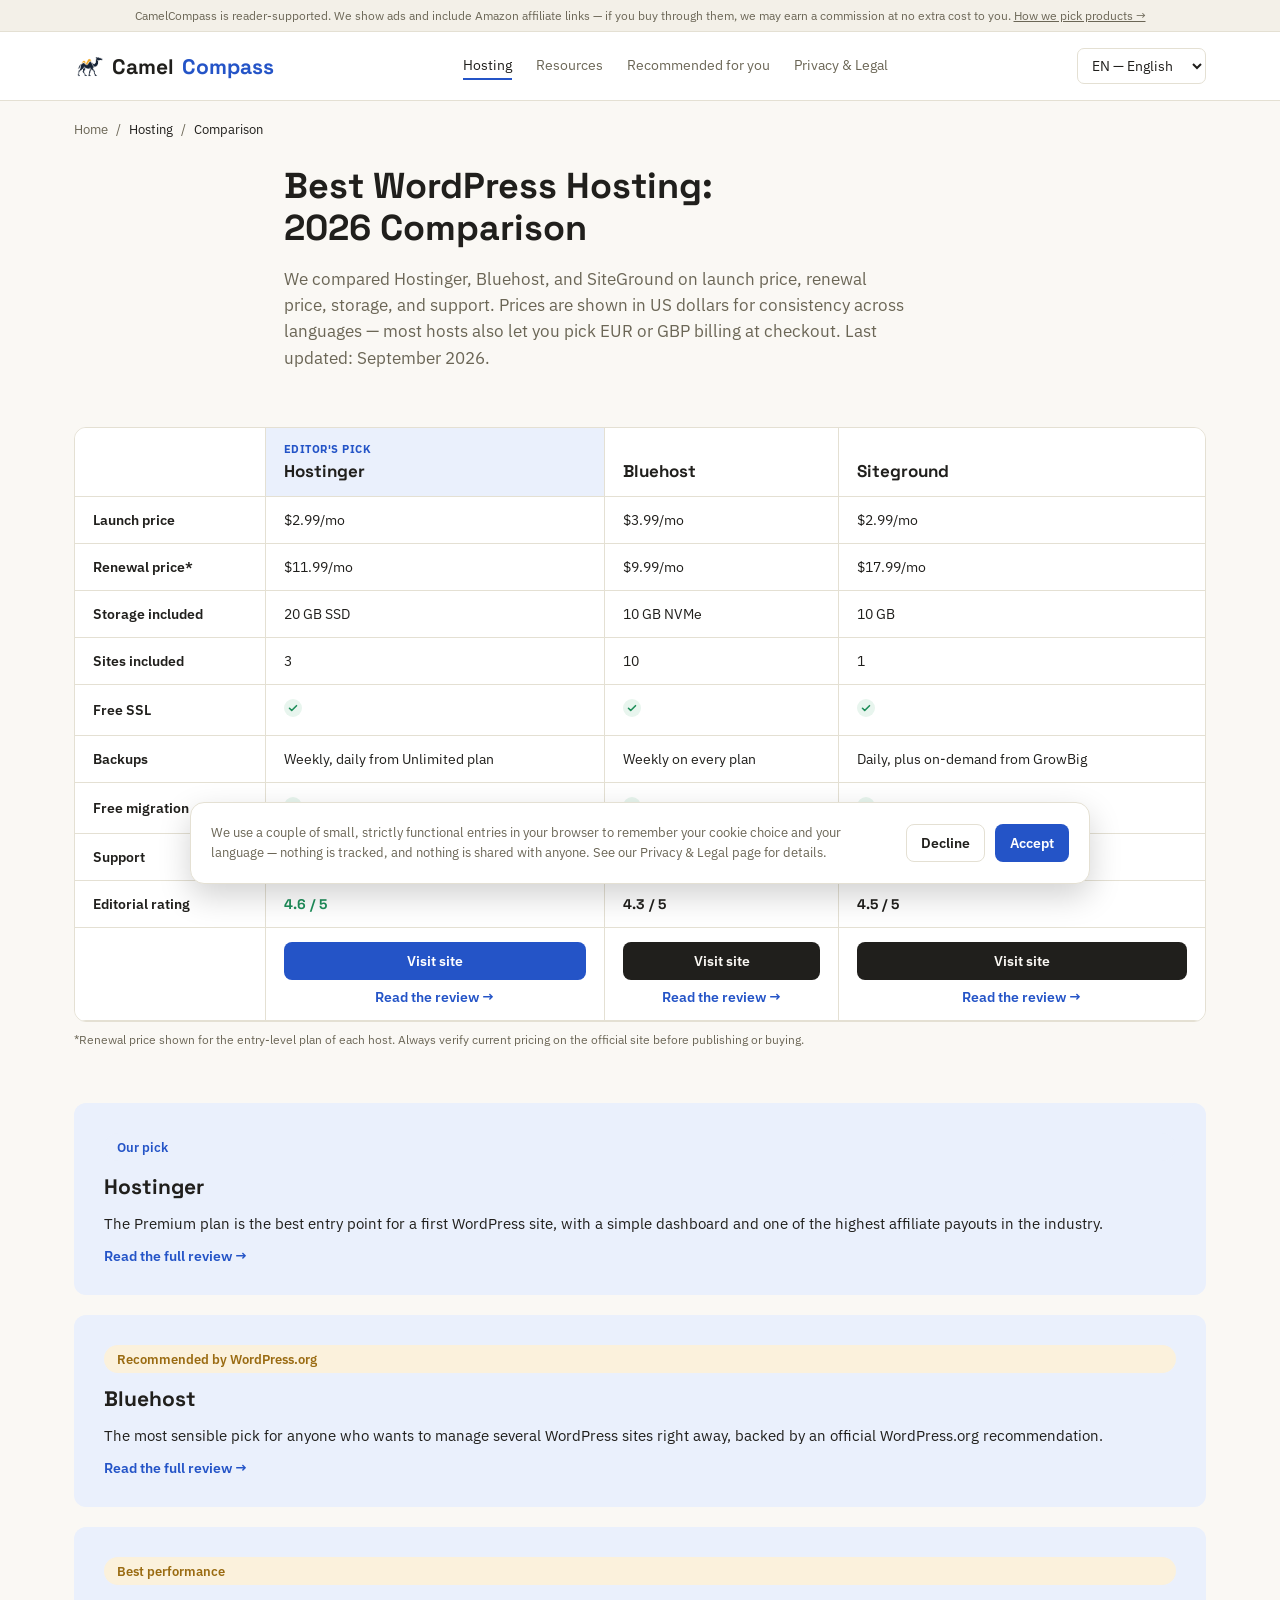
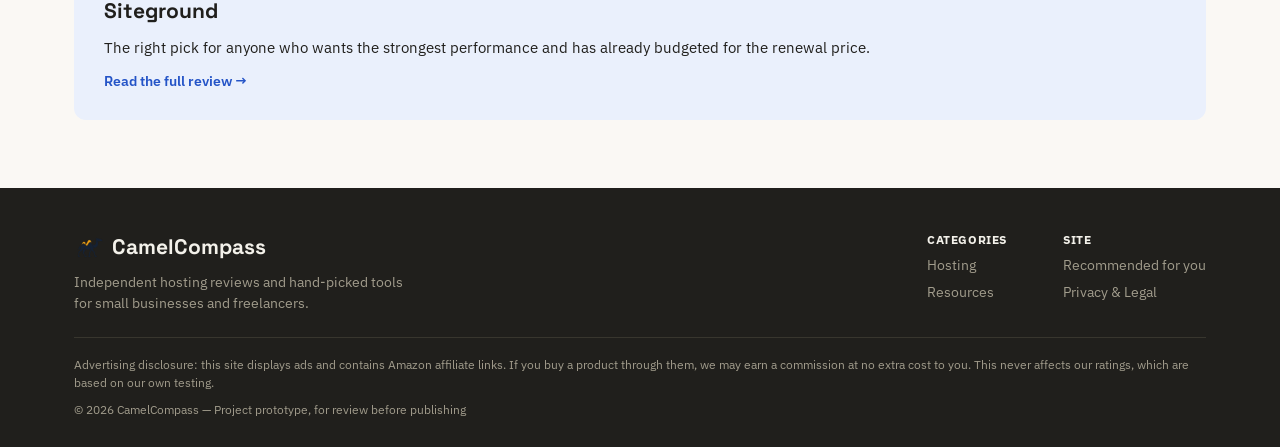
==== compare.html @ 70924f6f "Add files via upload" ====
<!doctype html>
<html lang="en">
<head>
<title>Best WordPress Hosting 2026: Hostinger vs Bluehost vs SiteGround | CamelCompass</title>
<meta name="description" content="We compared Hostinger, Bluehost and SiteGround on launch price, renewal price, storage and support to help you pick the right WordPress host. Updated September 2026.">
<link rel="canonical" href="https://camelcompass.com/compare.html">
<meta property="og:type" content="website">
<meta property="og:site_name" content="CamelCompass">
<meta property="og:title" content="Best WordPress Hosting 2026: Hostinger vs Bluehost vs SiteGround | CamelCompass">
<meta property="og:description" content="We compared Hostinger, Bluehost and SiteGround on launch price, renewal price, storage and support to help you pick the right WordPress host. Updated September 2026.">
<meta property="og:image" content="https://camelcompass.com/camel-mascot.png">
<meta property="og:url" content="https://camelcompass.com/compare.html">
<meta charset="utf-8">
<meta name="viewport" content="width=device-width, initial-scale=1, viewport-fit=cover">
<meta name="robots" content="index, follow">
<meta name="theme-color" content="#2454C7">
<link rel="icon" type="image/png" href="camel-mascot.png">
<meta name="twitter:card" content="summary">
<link rel="stylesheet" href="https://fonts.googleapis.com/css2?family=Space+Grotesk:wght@500;600;700&family=IBM+Plex+Sans:wght@400;500;600&display=swap">
<link rel="stylesheet" href="styles.css">
<!-- TODO: replace ca-pub-XXXXXXXXXXXXXXXX with your real AdSense publisher ID once your AdSense application is approved -->
<script async src="https://pagead2.googlesyndication.com/pagead/js/adsbygoogle.js?client=ca-pub-XXXXXXXXXXXXXXXX" crossorigin="anonymous"></script>
</head>
<body>

<div class="disclose-bar">
  <div class="wrap"><p id="disclose-text"></p></div>
</div>

<header class="site-header">
  <div class="wrap">
    <a href="index.html" class="logo"><img src="camel-mascot.png" alt="CamelCompass mascot" class="logo-mark">Camel<span class="accent">Compass</span></a>
    <nav class="nav-links" id="nav-links">
      <a href="compare.html" data-nav="compare" class="active"></a>
      <a href="resources.html" data-nav="resources"></a>
      <a href="recommend.html" data-nav="recommend"></a>
      <a href="legal.html" data-nav="legal"></a>
    </nav>
    <select class="lang-select" id="lang-select">
      <option value="en">EN — English</option>
      <option value="it">IT — Italiano</option>
      <option value="fr">FR — Français</option>
      <option value="de">DE — Deutsch</option>
      <option value="es">ES — Español</option>
    </select>
  </div>
</header>

<main>
  <section id="page-compare">
    <div class="wrap" style="padding-top:20px;">
      <nav class="breadcrumb"><a href="index.html" data-t="crumb_home"></a><span>/</span><span class="current" data-t="nav_hosting"></span><span>/</span><span class="current" data-t="crumb_compare"></span></nav>
    </div>
    <section class="block tight">
      <div class="wrap" style="display:flex; flex-direction:column; gap:16px; max-width:760px;">
        <h1 class="hero-title" style="font-size:clamp(26px,3.4vw,36px);" id="compare-title"></h1>
        <p class="lede" id="compare-lede"></p>
      </div>
    </section>
    <section class="block tight"><div class="wrap"><div class="table-scroll" id="compare-table-wrap"></div><span class="foot-star" id="compare-footnote"></span></div></section>
    <section class="block tight"><div class="wrap" id="compare-callouts" style="display:flex; flex-direction:column; gap:20px;"></div></section>
  </section>

</main>

<footer class="site-footer">
  <div class="wrap">
    <div class="footer-top">
      <div class="footer-brand">
        <span class="logo"><img src="camel-mascot.png" alt="CamelCompass mascot" class="logo-mark">CamelCompass</span>
        <p id="footer-desc"></p>
      </div>
      <div class="footer-cols">
        <div class="footer-col">
          <span class="col-title" id="footer-cat-title"></span>
          <a href="compare.html" data-t="nav_hosting"></a>
          <a href="resources.html" data-t="nav_resources"></a>
        </div>
        <div class="footer-col">
          <span class="col-title" id="footer-site-title"></span>
          <a href="recommend.html" data-t="nav_recommend"></a>
          <a href="legal.html" data-t="nav_legal"></a>
        </div>
      </div>
    </div>
    <div class="footer-bottom">
      <p id="footer-disclosure"></p>
      <p id="footer-copyright"></p>
    </div>
  </div>
</footer>

<div class="cookie-bar" id="cookie-bar" hidden>
  <p id="cookie-text"></p>
  <div class="cookie-actions">
    <button class="btn btn-outline btn-sm" id="cookie-decline" style="width:auto;"></button>
    <button class="btn btn-primary btn-sm" id="cookie-accept" style="width:auto;"></button>
  </div>
</div>

<script src="app.js"></script>
<script>
SV.init(function () { SV.applyCompareStaticText(); SV.renderCompareTable(); });
</script>
</body>
</html>
---- styles.css ----
:root {
    --bg: #FAF8F4; --surface: #FFFFFF; --surface-2: #F3F0E8; --border: #E4E0D3;
    --text: #201F1C; --text-2: #6B6656;
    --accent: #2454C7; --accent-tint: #EAF0FC; --accent-ink: #FFFFFF;
    --success: #1E8E5A; --success-tint: #E8F5EE;
    --danger: #C1443B; --danger-tint: #FBEAE8;
    --amber: #9A6B12; --amber-tint: #FBF1DC;
    --footer-bg: #201F1C; --footer-text: #F3F1EA; --footer-text-2: #A19C8C; --footer-border: #38362E;
    --disclose-bg: #F3F0E8; --disclose-text: #6B6656;
  }
  @media (prefers-color-scheme: dark) {
    :root:not([data-theme="light"]) {
      --bg: #17160F; --surface: #201F17; --surface-2: #29281F; --border: #38362A;
      --text: #F3F1E8; --text-2: #A8A28E;
      --accent: #6E96F2; --accent-tint: #202B44; --accent-ink: #0E1424;
      --success: #4CC28E; --success-tint: #17301F;
      --danger: #E28378; --danger-tint: #33201B;
      --amber: #D7B15C; --amber-tint: #302A16;
      --footer-bg: #0E0D08; --footer-text: #F3F1E8; --footer-text-2: #8B8672; --footer-border: #2C2A20;
      --disclose-bg: #201F17; --disclose-text: #A8A28E;
    }
  }
  :root[data-theme="dark"] {
    --bg: #17160F; --surface: #201F17; --surface-2: #29281F; --border: #38362A;
    --text: #F3F1E8; --text-2: #A8A28E;
    --accent: #6E96F2; --accent-tint: #202B44; --accent-ink: #0E1424;
    --success: #4CC28E; --success-tint: #17301F;
    --danger: #E28378; --danger-tint: #33201B;
    --amber: #D7B15C; --amber-tint: #302A16;
    --footer-bg: #0E0D08; --footer-text: #F3F1E8; --footer-text-2: #8B8672; --footer-border: #2C2A20;
    --disclose-bg: #201F17; --disclose-text: #A8A28E;
  }
  * { box-sizing: border-box; }
  html, body { margin: 0; }
  body { background: var(--bg); color: var(--text); font-family: 'IBM Plex Sans', system-ui, sans-serif; -webkit-font-smoothing: antialiased; }
  h1, h2, h3 { font-family: 'Space Grotesk', system-ui, sans-serif; font-weight: 700; text-wrap: balance; margin: 0; }
  p { margin: 0; }
  a { color: inherit; text-decoration: none; }
  img, svg { max-width: 100%; }
  [hidden] { display: none !important; }
  select, button { font-family: inherit; }

  .wrap { max-width: 1180px; margin: 0 auto; padding-inline: 24px; }
  @media (max-width: 680px) { .wrap { padding-inline: 16px; } }

  .disclose-bar { background: var(--disclose-bg); border-bottom: 1px solid var(--border); }
  .disclose-bar .wrap { padding-block: 8px; }
  .disclose-bar p { font-size: 12px; color: var(--disclose-text); text-align: center; }
  .disclose-bar a { text-decoration: underline; }

  .site-header { position: sticky; top: env(safe-area-inset-top, 0px); z-index: 20; background: var(--surface); border-bottom: 1px solid var(--border); }
  .site-header .wrap { display: flex; align-items: center; justify-content: space-between; padding-block: 16px; gap: 20px; flex-wrap: wrap; }
  .logo { font-family: 'Space Grotesk', sans-serif; font-size: 21px; font-weight: 700; color: var(--text); white-space: nowrap; display: inline-flex; align-items: center; gap: 8px; }
  .logo .accent { color: var(--accent); }
  .logo-mark { height: 30px; width: 30px; object-fit: contain; display: block; }
  .hero-mascot { width: 110px; height: 110px; object-fit: contain; }
  .nav-links { display: flex; gap: 24px; align-items: center; flex-wrap: wrap; }
  .nav-links a { font-size: 14px; color: var(--text-2); padding-block: 4px; border-bottom: 2px solid transparent; }
  .nav-links a:hover { color: var(--accent); }
  .nav-links a.active { color: var(--text); border-bottom-color: var(--accent); }
  .lang-select { border: 1px solid var(--border); background: var(--surface); color: var(--text); border-radius: 7px; padding: 7px 10px; font-size: 13.5px; cursor: pointer; }
  @media (max-width: 780px) { .nav-links { order: 3; width: 100%; justify-content: flex-start; } }

  .badge { display: inline-flex; align-items: center; gap: 6px; background: var(--accent-tint); color: var(--accent); font-size: 12.5px; font-weight: 600; padding: 6px 13px; border-radius: 999px; }
  .badge.muted { background: var(--surface-2); color: var(--text-2); }
  .badge.amber { background: var(--amber-tint); color: var(--amber); }
  .rating-badge { display: inline-flex; align-items: baseline; gap: 4px; background: var(--success-tint); color: var(--success); padding: 8px 16px; border-radius: 8px; }
  .rating-badge b { font-family: 'Space Grotesk', sans-serif; font-size: 20px; }
  .rating-badge span { font-size: 12.5px; font-weight: 600; }

  .btn { display: inline-flex; align-items: center; gap: 8px; font-size: 14.5px; font-weight: 600; padding: 12px 22px; border-radius: 8px; border: 1px solid transparent; cursor: pointer; }
  .btn-primary { background: var(--accent); color: var(--accent-ink); }
  .btn-primary:hover { opacity: 0.92; }
  .btn-dark { background: var(--text); color: var(--bg); }
  .btn-dark:hover { opacity: 0.88; }
  .btn-outline { background: transparent; color: var(--text); border-color: var(--border); }
  .btn-sm { padding: 9px 14px; font-size: 13.5px; width: 100%; justify-content: center; }
  .link-accent { font-size: 13.5px; font-weight: 600; color: var(--accent); }
  .link-accent:hover { text-decoration: underline; }

  section.block { padding-block: 56px; }
  section.block.tight { padding-block: 28px; }
  h1.hero-title { font-size: clamp(28px, 4.2vw, 44px); line-height: 1.16; }
  h2.section-title { font-size: clamp(22px, 2.6vw, 27px); line-height: 1.25; }
  .lede { font-size: 16.5px; line-height: 1.6; color: var(--text-2); max-width: 62ch; }

  .breadcrumb { display: flex; gap: 8px; align-items: center; font-size: 13px; color: var(--text-2); flex-wrap: wrap; }
  .breadcrumb a:hover { color: var(--accent); }
  .breadcrumb .current { color: var(--text); }

  .grid-3 { display: grid; grid-template-columns: repeat(3, minmax(0, 1fr)); gap: 22px; }
  .grid-2 { display: grid; grid-template-columns: repeat(2, minmax(0, 1fr)); gap: 22px; }
  @media (max-width: 820px) { .grid-3 { grid-template-columns: 1fr; } .grid-2 { grid-template-columns: 1fr; } }

  .card { background: var(--surface); border: 1px solid var(--border); border-radius: 12px; padding: 26px; }
  .cat-card { display: flex; flex-direction: column; gap: 16px; }
  .cat-card svg { color: var(--accent); }
  .cat-card.disabled svg { color: var(--text-2); }
  .cat-card .cat-title { font-family: 'Space Grotesk', sans-serif; font-weight: 700; font-size: 18px; }
  .cat-card .cat-desc { font-size: 14px; color: var(--text-2); line-height: 1.5; }

  .featured-card { display: flex; flex-direction: column; gap: 12px; }
  .featured-card .eyebrow { font-size: 11.5px; font-weight: 700; color: var(--accent); text-transform: uppercase; letter-spacing: 0.05em; }
  .featured-card .featured-title { font-family: 'Space Grotesk', sans-serif; font-size: 17px; font-weight: 700; line-height: 1.35; }
  .featured-card .featured-desc { font-size: 13.5px; color: var(--text-2); line-height: 1.5; }

  .method-item { display: flex; flex-direction: column; gap: 10px; }
  .method-item svg { color: var(--accent); }
  .method-item .method-title { font-family: 'Space Grotesk', sans-serif; font-size: 16px; font-weight: 700; }
  .method-item p { font-size: 14px; color: var(--text-2); line-height: 1.6; }

  .table-scroll { overflow-x: auto; border: 1px solid var(--border); border-radius: 12px; }
  table.compare { width: 100%; border-collapse: collapse; min-width: 700px; background: var(--surface); }
  table.compare th, table.compare td { text-align: left; padding: 14px 18px; border-bottom: 1px solid var(--border); border-left: 1px solid var(--border); font-size: 14px; }
  table.compare th:first-child, table.compare td:first-child { border-left: none; font-weight: 600; color: var(--text); width: 190px; }
  table.compare thead th { vertical-align: bottom; }
  table.compare th.picked { background: var(--accent-tint); }
  .pick-tag { display: block; font-size: 10.5px; font-weight: 700; color: var(--accent); text-transform: uppercase; letter-spacing: 0.05em; margin-bottom: 4px; }
  table.compare th .name { font-family: 'Space Grotesk', sans-serif; font-size: 17px; font-weight: 700; color: var(--text); }
  table.compare td.cta { padding: 14px 18px; }
  table.compare td .cta-stack { display: flex; flex-direction: column; gap: 8px; }
  .foot-star { font-size: 12px; color: var(--text-2); margin-top: 10px; display: block; }

  .callout { background: var(--accent-tint); border-radius: 12px; padding: 30px; display: flex; flex-direction: column; gap: 12px; }
  .callout h3 { font-size: 21px; }
  .callout p { font-size: 14.5px; line-height: 1.6; color: var(--text); }

  .review-head { display: flex; gap: 40px; flex-wrap: wrap; padding-block: 32px; }
  .review-head .main { flex: 1 1 480px; display: flex; flex-direction: column; gap: 16px; max-width: 620px; }
  .review-head .facts { flex: 0 1 260px; min-width: 240px; }
  .facts-row { display: flex; justify-content: space-between; gap: 12px; font-size: 13.5px; padding-block: 9px; border-bottom: 1px solid var(--border); }
  .facts-row:last-child { border-bottom: none; }
  .facts-row span:first-child { color: var(--text-2); }
  .facts-row span:last-child { font-weight: 600; text-align: right; }

  .list-item { display: flex; align-items: flex-start; gap: 10px; font-size: 14px; line-height: 1.5; }
  .list-item svg { flex-shrink: 0; margin-top: 2px; }

  .plan-card { position: relative; display: flex; flex-direction: column; gap: 10px; }
  .plan-card.popular { border-color: var(--accent); border-width: 2px; }
  .plan-price { font-family: 'Space Grotesk', sans-serif; font-size: 26px; font-weight: 700; }
  .plan-price small { font-size: 13px; font-weight: 500; color: var(--text-2); }
  .plan-tag { position: absolute; top: -12px; left: 20px; background: var(--accent); color: var(--accent-ink); font-size: 10.5px; font-weight: 700; padding: 4px 10px; border-radius: 999px; }

  .prose-block { display: flex; flex-direction: column; gap: 24px; max-width: 680px; }
  .prose-block h2 { font-size: 20px; }
  .prose-block p { font-size: 14.5px; line-height: 1.6; color: var(--text); }

  .alt-card { display: flex; flex-direction: column; gap: 8px; }
  .alt-card .alt-title { font-family: 'Space Grotesk', sans-serif; font-size: 16px; font-weight: 700; }
  .alt-card p { font-size: 13.5px; color: var(--text-2); line-height: 1.5; }

  .region-grid { display: grid; grid-template-columns: repeat(2, minmax(0,1fr)); gap: 18px; }
  @media (max-width: 700px) { .region-grid { grid-template-columns: 1fr; } }
  .region-btn { text-align: left; background: var(--surface); border: 1px solid var(--border); border-radius: 12px; padding: 18px 20px; cursor: pointer; font-size: 15px; font-weight: 600; color: var(--text); }
  .region-btn:hover { border-color: var(--accent); }
  .region-btn.active { border-color: var(--accent); background: var(--accent-tint); color: var(--accent); }
  .legal-section { display: flex; flex-direction: column; gap: 10px; }
  .legal-section h2 { font-size: 19px; }
  .legal-section p, .legal-section li { font-size: 14.5px; line-height: 1.65; color: var(--text); }
  .legal-section ul { margin: 0; padding-left: 20px; display: flex; flex-direction: column; gap: 6px; }

  .site-footer { background: var(--footer-bg); color: var(--footer-text); margin-top: 40px; }
  .site-footer .wrap { padding-block: 44px 28px; display: flex; flex-direction: column; gap: 22px; }
  .footer-top { display: flex; justify-content: space-between; flex-wrap: wrap; gap: 32px; }
  .footer-brand { max-width: 340px; display: flex; flex-direction: column; gap: 10px; }
  .footer-brand .logo { color: var(--footer-text); }
  .footer-brand p { font-size: 13.5px; color: var(--footer-text-2); line-height: 1.6; }
  .footer-cols { display: flex; gap: 56px; flex-wrap: wrap; }
  .footer-col { display: flex; flex-direction: column; gap: 9px; }
  .footer-col .col-title { font-size: 12px; font-weight: 700; text-transform: uppercase; letter-spacing: 0.05em; color: var(--footer-text); }
  .footer-col a { font-size: 13.5px; color: var(--footer-text-2); }
  .footer-col a:hover { color: var(--footer-text); }
  .footer-bottom { border-top: 1px solid var(--footer-border); padding-top: 18px; display: flex; flex-direction: column; gap: 8px; }
  .footer-bottom p { font-size: 11.5px; color: var(--footer-text-2); line-height: 1.6; margin: 0; }

  .cookie-bar { position: fixed; left: 16px; right: 16px; bottom: 16px; z-index: 50; background: var(--surface); border: 1px solid var(--border); border-radius: 14px; padding: 20px; box-shadow: 0 12px 32px rgba(0,0,0,0.18); display: flex; gap: 18px; flex-wrap: wrap; align-items: center; max-width: 900px; margin: 0 auto; }
  .cookie-bar p { font-size: 13px; line-height: 1.55; color: var(--text-2); flex: 1 1 380px; }
  .cookie-actions { display: flex; gap: 10px; flex-wrap: wrap; }

  @media (max-width: 560px) { .review-head { flex-direction: column; } }
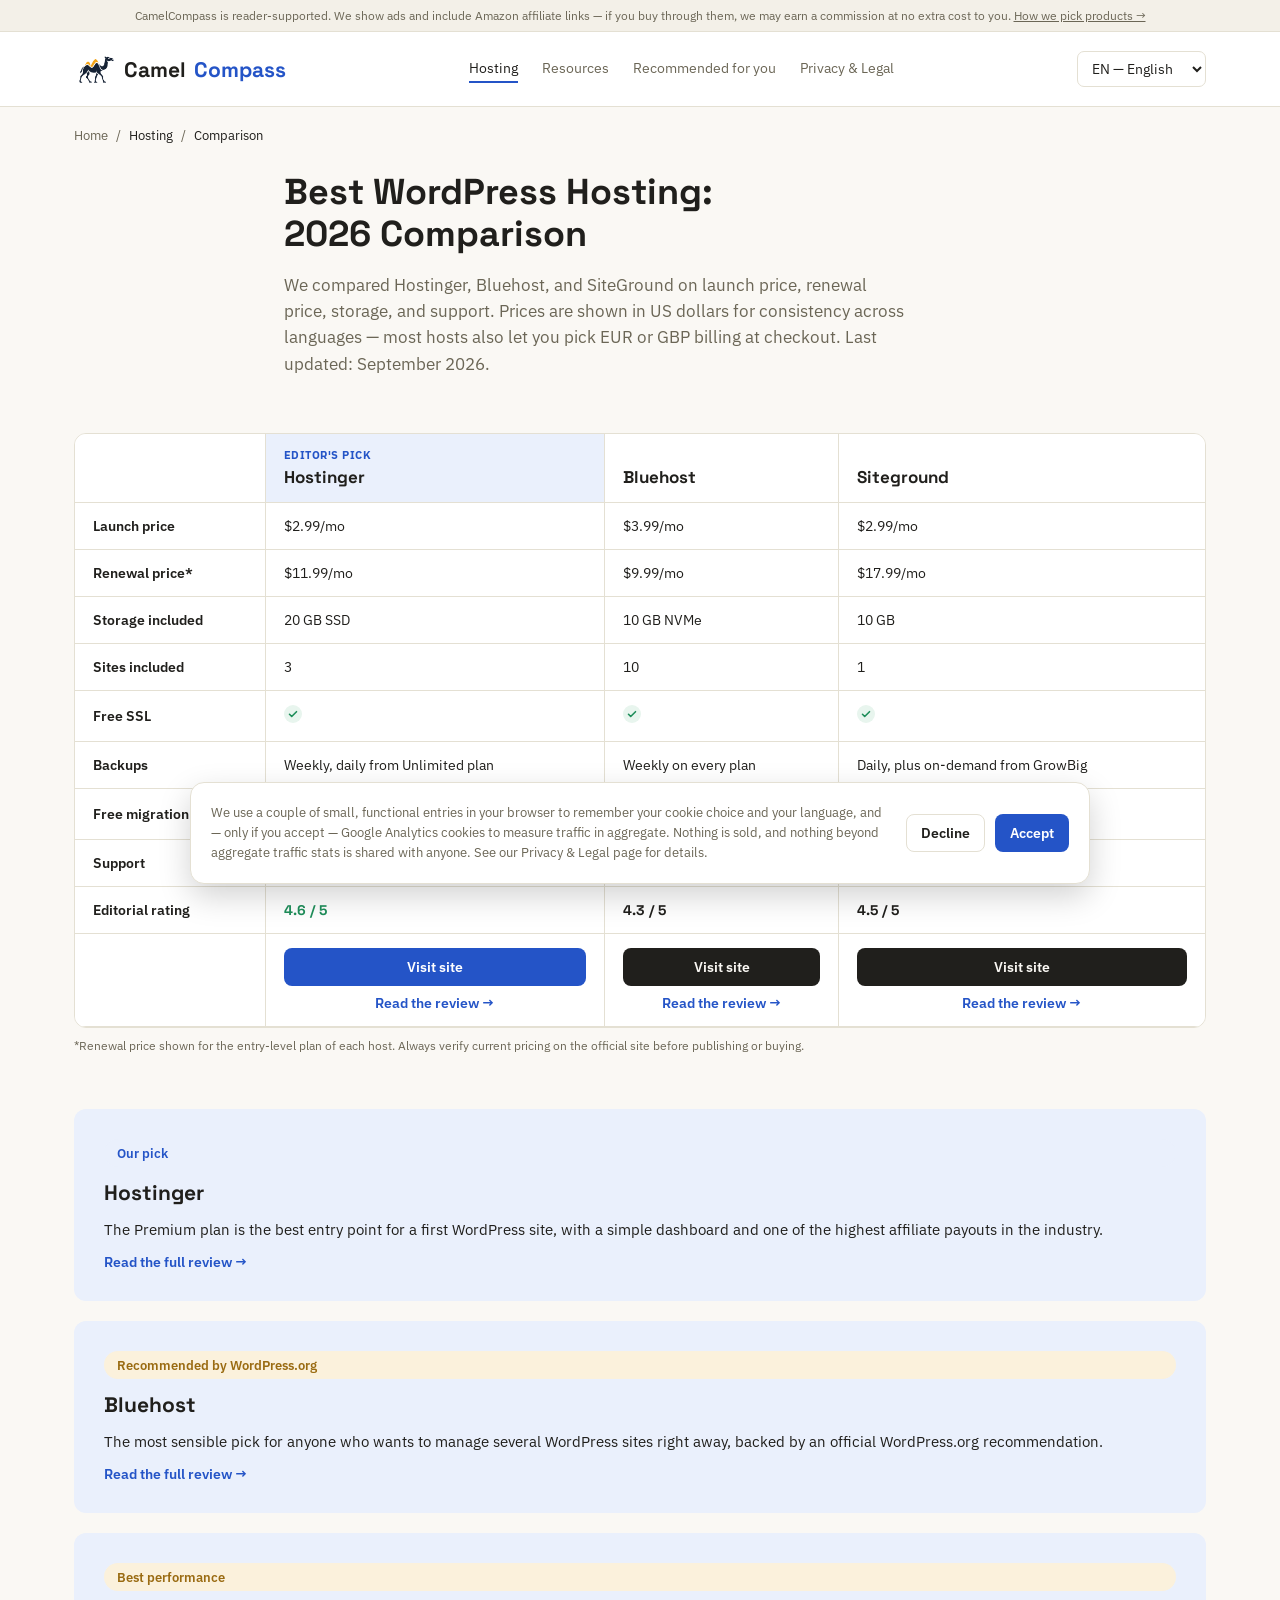
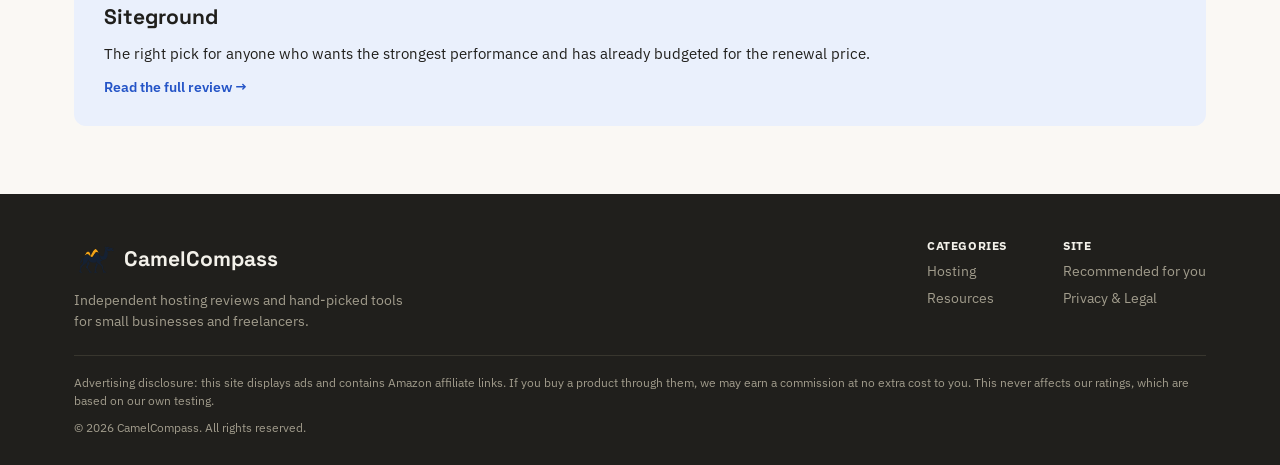
==== commit cc0a4b8c: "Add files via upload" ====
--- a/compare.html
+++ b/compare.html
@@ -20,6 +20,16 @@
 <link rel="stylesheet" href="styles.css">
 <!-- TODO: replace ca-pub-XXXXXXXXXXXXXXXX with your real AdSense publisher ID once your AdSense application is approved -->
 <script async src="https://pagead2.googlesyndication.com/pagead/js/adsbygoogle.js?client=ca-pub-XXXXXXXXXXXXXXXX" crossorigin="anonymous"></script>
+<!-- Google tag (gtag.js) -->
+<script async src="https://www.googletagmanager.com/gtag/js?id=G-SYCRF4L2D8"></script>
+<script>
+  window.dataLayer = window.dataLayer || [];
+  function gtag(){dataLayer.push(arguments);}
+  // Consent Mode: analytics storage stays denied until the user accepts our cookie notice
+  gtag('consent', 'default', { 'analytics_storage': 'denied' });
+  gtag('js', new Date());
+  gtag('config', 'G-SYCRF4L2D8');
+</script>
 </head>
 <body>
 
--- a/styles.css
+++ b/styles.css
@@ -52,8 +52,8 @@
   .site-header .wrap { display: flex; align-items: center; justify-content: space-between; padding-block: 16px; gap: 20px; flex-wrap: wrap; }
   .logo { font-family: 'Space Grotesk', sans-serif; font-size: 21px; font-weight: 700; color: var(--text); white-space: nowrap; display: inline-flex; align-items: center; gap: 8px; }
   .logo .accent { color: var(--accent); }
-  .logo-mark { height: 30px; width: 30px; object-fit: contain; display: block; }
-  .hero-mascot { width: 110px; height: 110px; object-fit: contain; }
+  .logo-mark { height: 42px; width: 42px; object-fit: contain; display: block; }
+  .hero-mascot { width: 190px; height: 190px; object-fit: contain; filter: drop-shadow(0 6px 18px rgba(36, 84, 199, 0.22)); }
   .nav-links { display: flex; gap: 24px; align-items: center; flex-wrap: wrap; }
   .nav-links a { font-size: 14px; color: var(--text-2); padding-block: 4px; border-bottom: 2px solid transparent; }
   .nav-links a:hover { color: var(--accent); }
